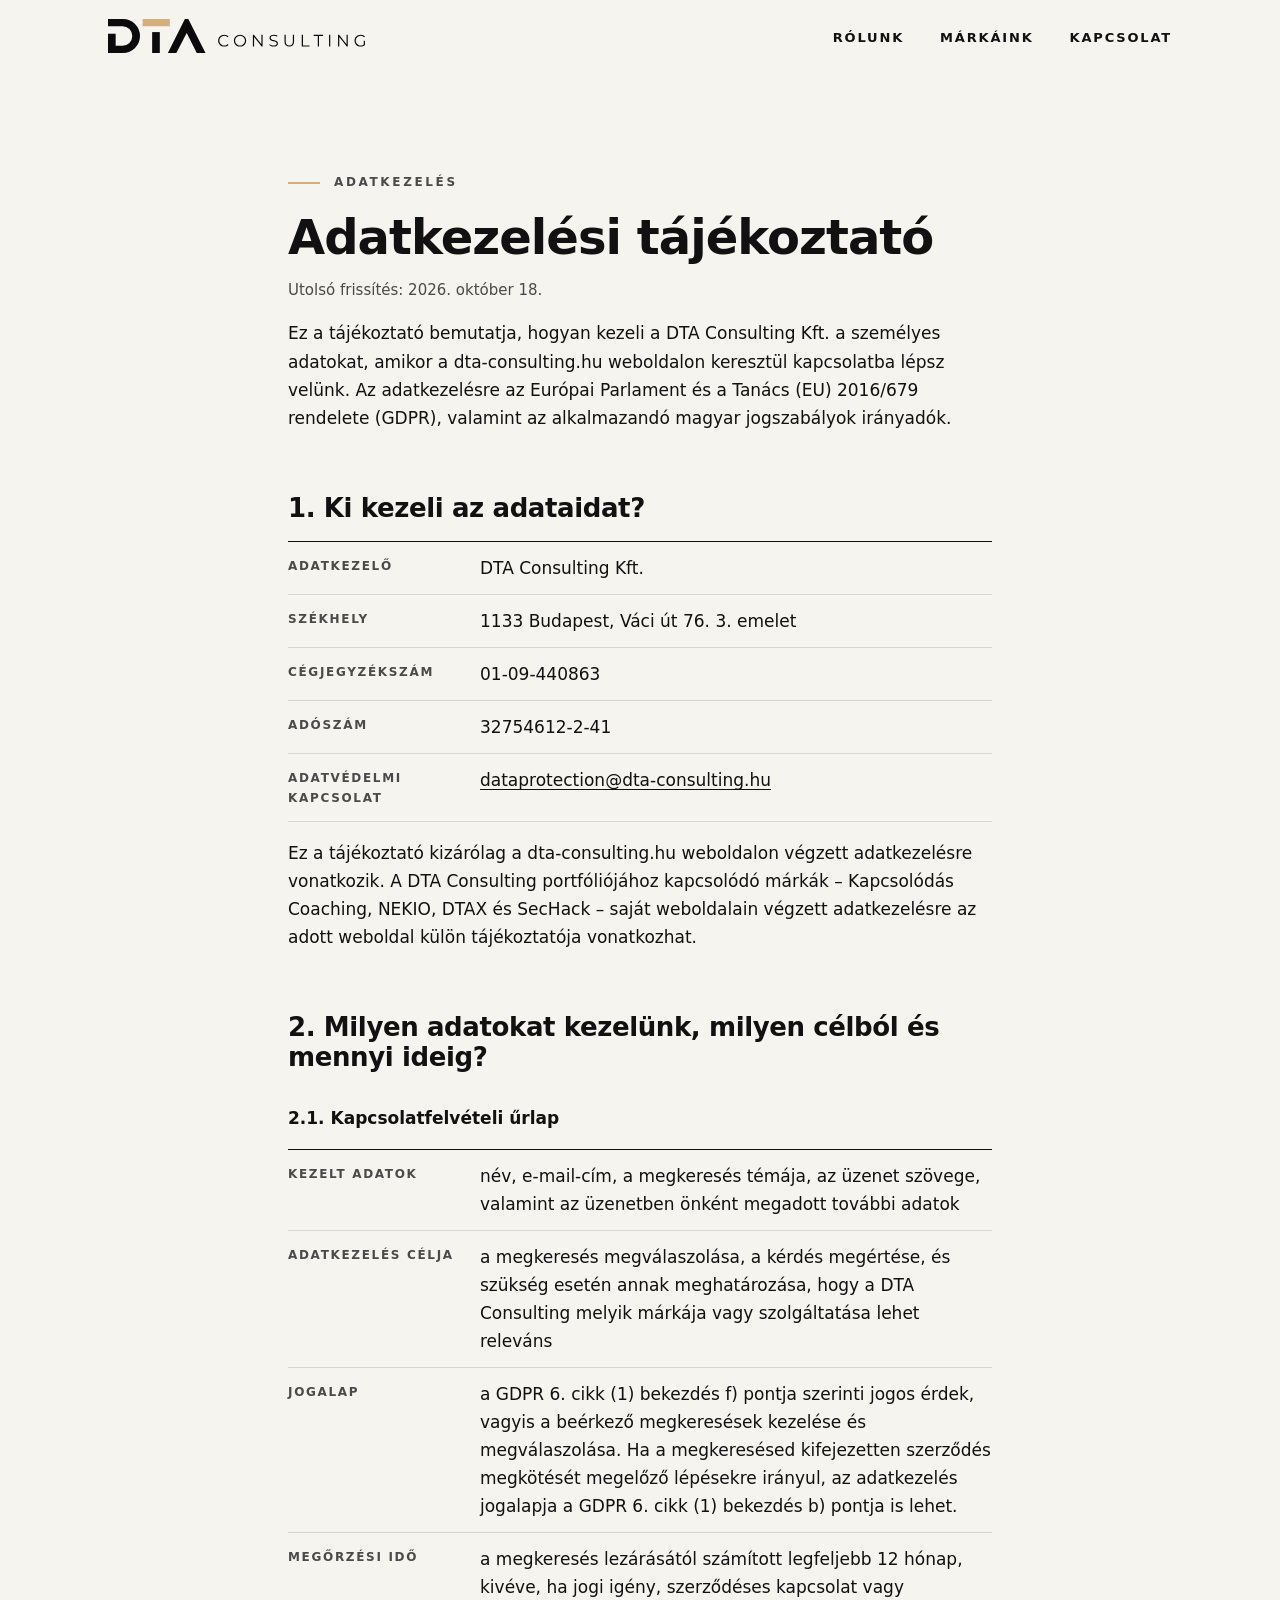
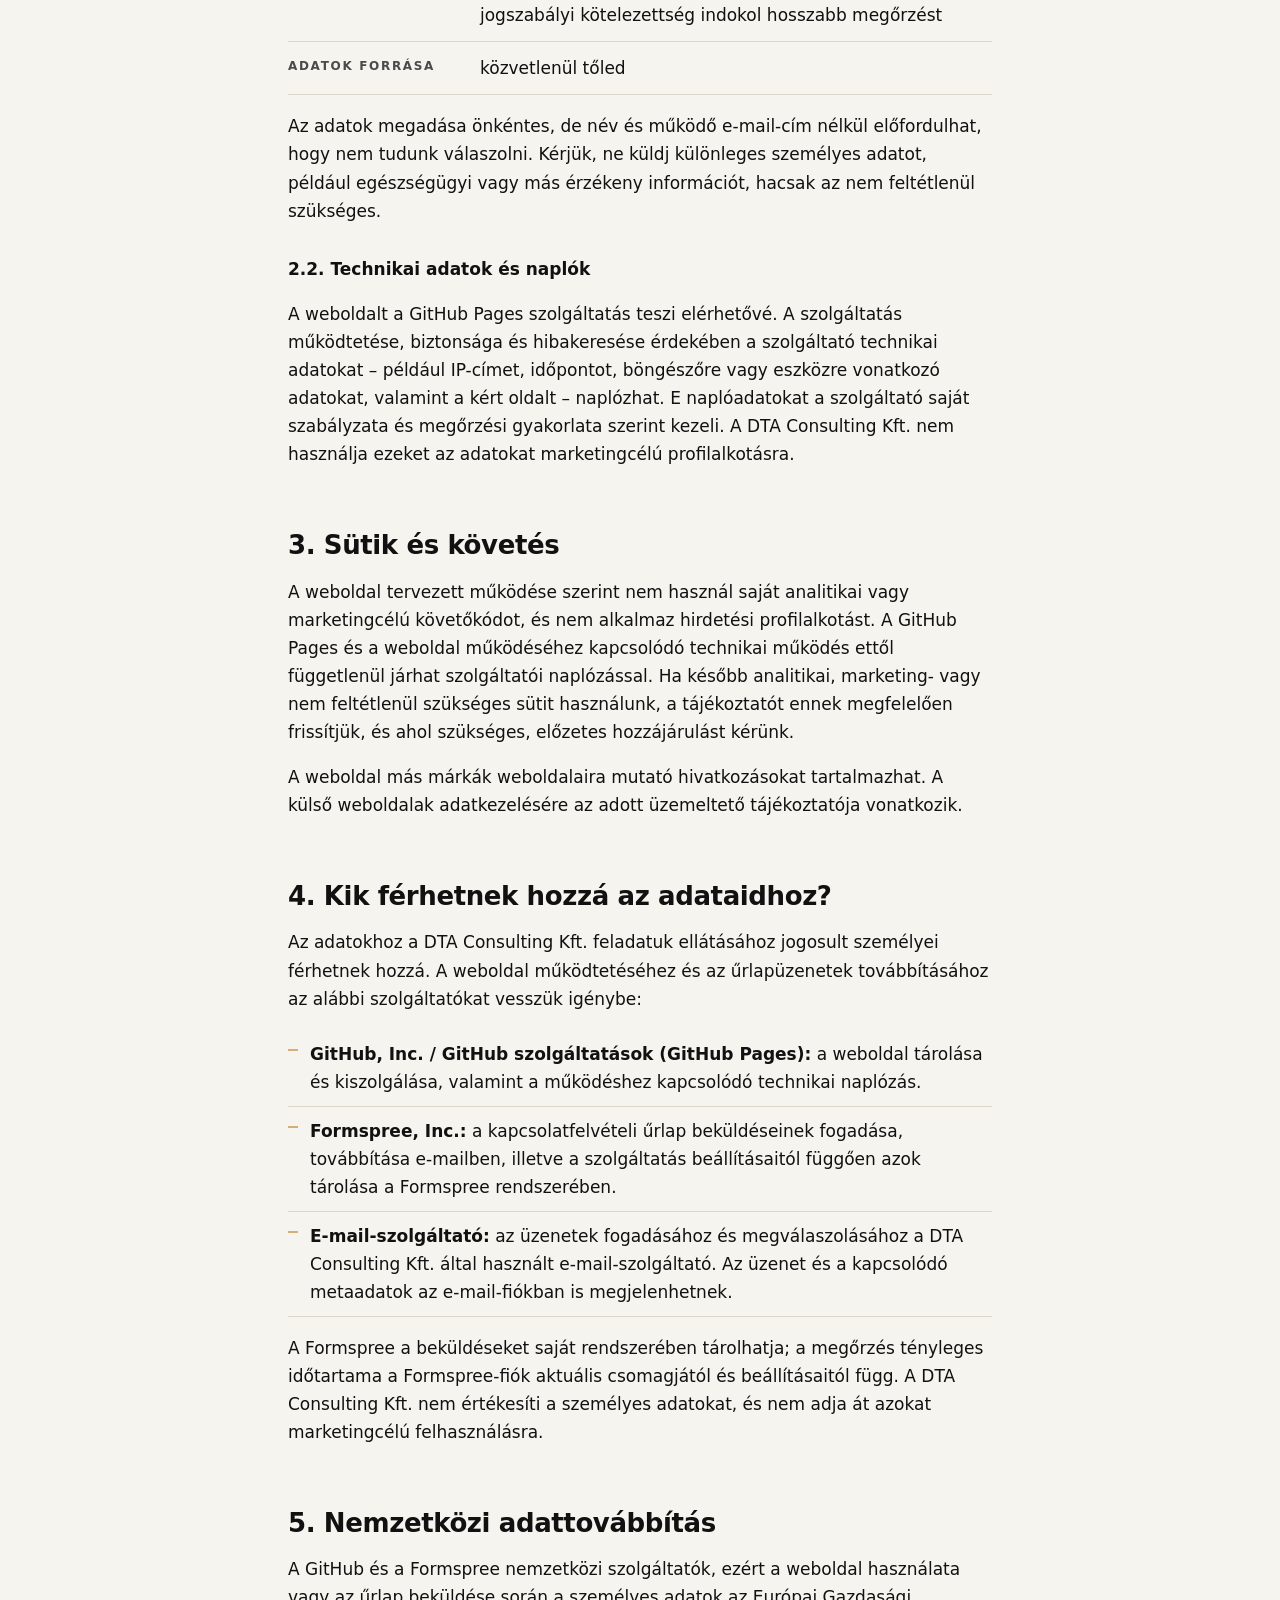
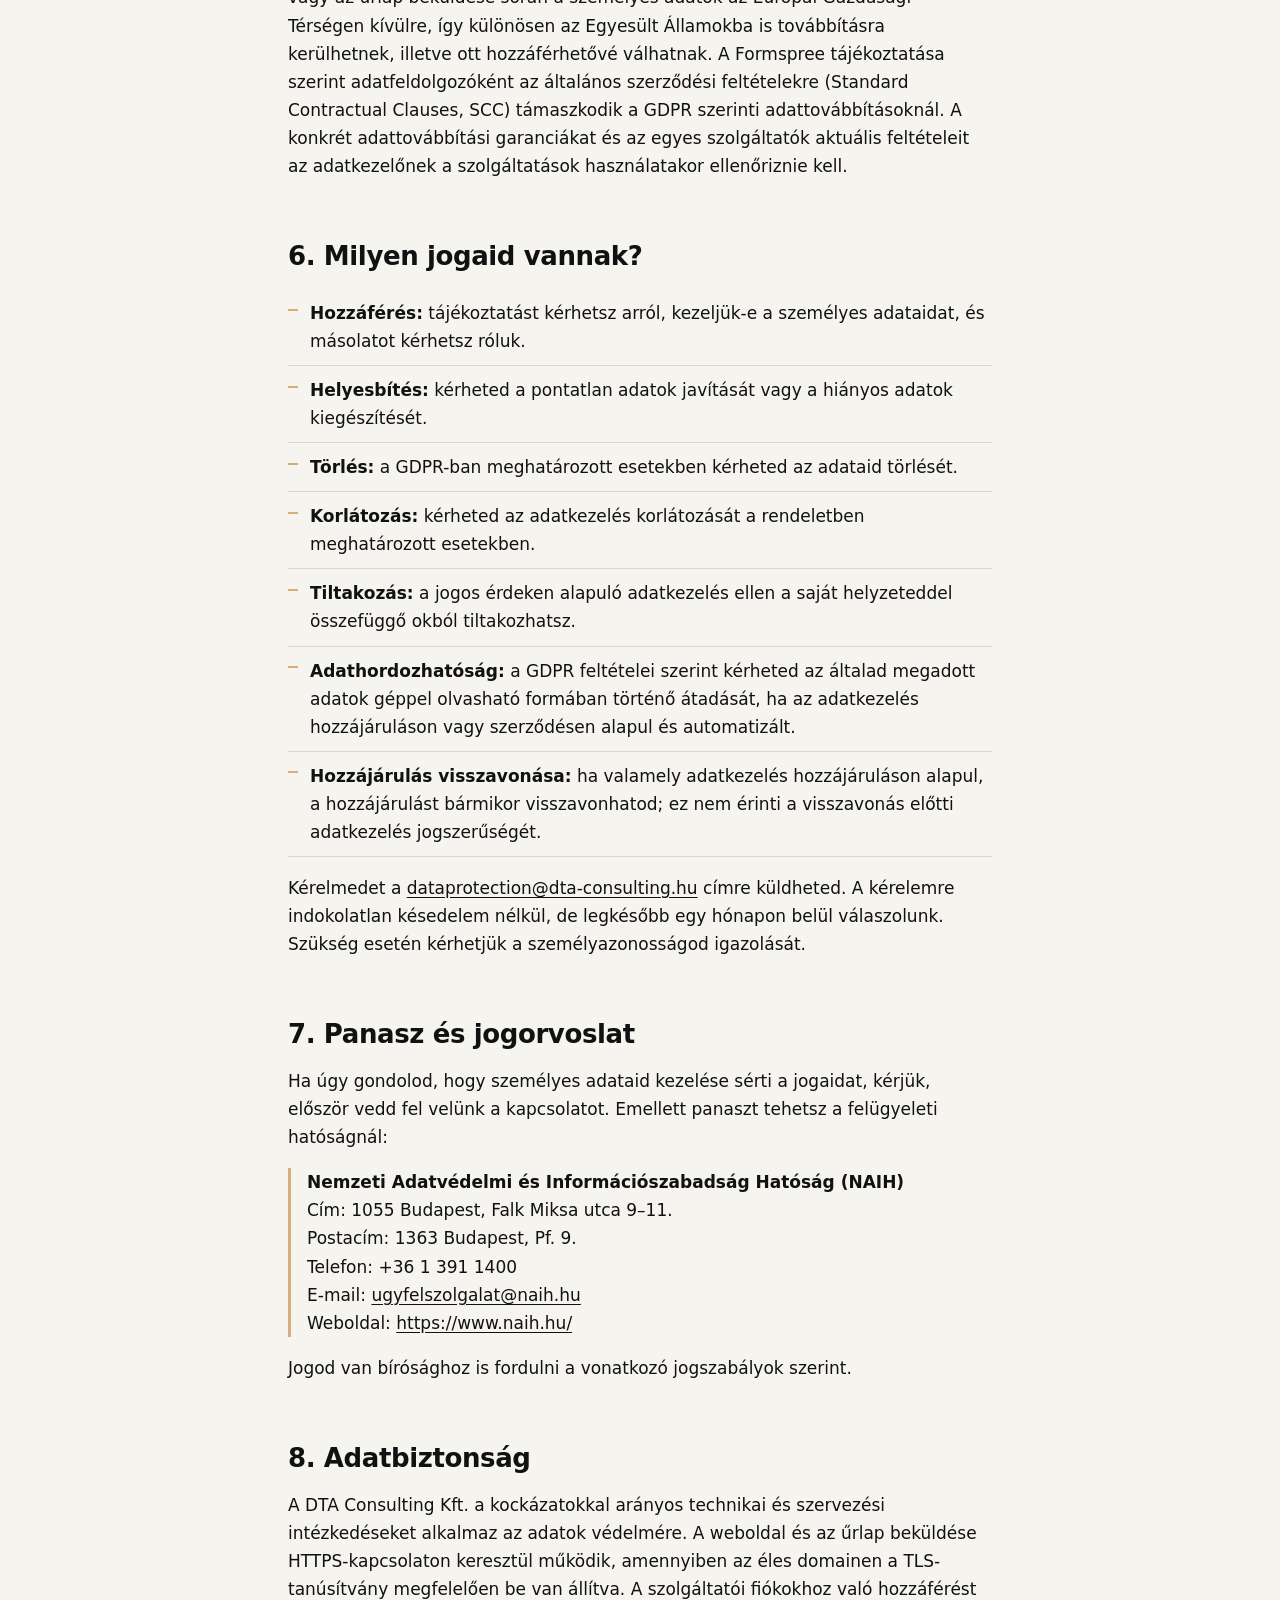
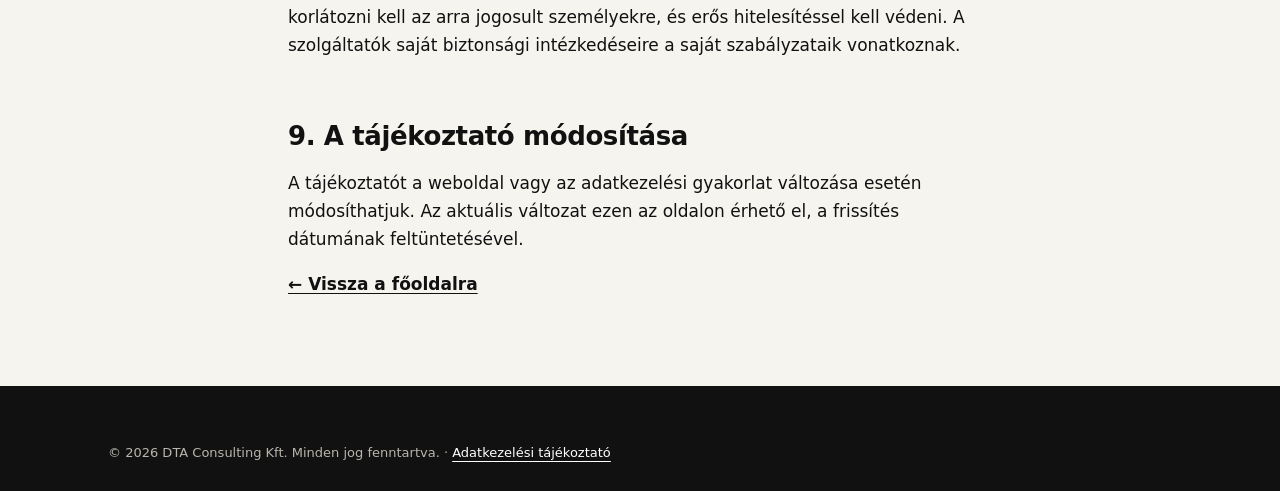
==== adatkezelesi-tajekoztato.html @ 96da8e7a "Add files via upload" ====
<!doctype html>
<html lang="hu">
<head>
  <meta charset="utf-8">
  <meta name="viewport" content="width=device-width, initial-scale=1">
  <title>Adatkezelési tájékoztató – DTA Consulting</title>
  <meta name="description" content="A DTA Consulting Kft. adatkezelési tájékoztatója a dta-consulting.hu weboldalon keresztül történő kapcsolatfelvételről.">
  <link rel="canonical" href="https://dta-consulting.hu/adatkezelesi-tajekoztato.html">
  <link rel="icon" href="assets/dta-icon.svg" type="image/svg+xml">
  <link rel="apple-touch-icon" href="assets/apple-touch-icon.png">
  <link rel="stylesheet" href="styles.css">
</head>
<body>
  <a class="skip" href="#main">Ugrás a tartalomra</a>

  <header class="site-header">
    <div class="wrap header-inner">
      <a class="logo" href="index.html" aria-label="DTA Consulting – vissza a főoldalra">
        <img src="assets/dta-logo-horizontal.svg" alt="DTA Consulting" width="257" height="34">
      </a>

      <button class="nav-toggle" type="button" aria-expanded="false" aria-controls="site-nav">
        <span class="nav-toggle-label">Menü</span>
        <span class="nav-toggle-bars" aria-hidden="true"></span>
      </button>

      <nav class="site-nav" id="site-nav" aria-label="Főmenü">
        <ul>
          <li><a href="index.html#rolunk">Rólunk</a></li>
          <li><a href="index.html#markak">Márkáink</a></li>
          <li><a href="index.html#kapcsolat">Kapcsolat</a></li>
        </ul>
      </nav>
    </div>
  </header>

  <main id="main" class="legal">
    <div class="wrap legal-wrap">
      <p class="eyebrow">Adatkezelés</p>
      <h1>Adatkezelési tájékoztató</h1>
      <p class="legal-meta">Utolsó frissítés: 2026. október 18.</p>

      <p>Ez a tájékoztató bemutatja, hogyan kezeli a DTA Consulting Kft. a személyes adatokat, amikor a dta-consulting.hu weboldalon keresztül kapcsolatba lépsz velünk. Az adatkezelésre az Európai Parlament és a Tanács (EU) 2016/679 rendelete (GDPR), valamint az alkalmazandó magyar jogszabályok irányadók.</p>

      <h2 id="adatkezelo">1. Ki kezeli az adataidat?</h2>
      <dl class="facts">
        <div><dt>Adatkezelő</dt><dd>DTA Consulting Kft.</dd></div>
        <div><dt>Székhely</dt><dd>1133 Budapest, Váci út 76. 3. emelet</dd></div>
        <div><dt>Cégjegyzékszám</dt><dd>01-09-440863</dd></div>
        <div><dt>Adószám</dt><dd>32754612-2-41</dd></div>
        <div><dt>Adatvédelmi kapcsolat</dt><dd><a href="mailto:dataprotection@dta-consulting.hu">dataprotection@dta-consulting.hu</a></dd></div>
      </dl>
      <p>Ez a tájékoztató kizárólag a dta-consulting.hu weboldalon végzett adatkezelésre vonatkozik. A DTA Consulting portfóliójához kapcsolódó márkák – Kapcsolódás Coaching, NEKIO, DTAX és SecHack – saját weboldalain végzett adatkezelésre az adott weboldal külön tájékoztatója vonatkozhat.</p>

      <h2 id="adatok">2. Milyen adatokat kezelünk, milyen célból és mennyi ideig?</h2>

      <h3>2.1. Kapcsolatfelvételi űrlap</h3>
      <dl class="facts">
        <div><dt>Kezelt adatok</dt><dd>név, e-mail-cím, a megkeresés témája, az üzenet szövege, valamint az üzenetben önként megadott további adatok</dd></div>
        <div><dt>Adatkezelés célja</dt><dd>a megkeresés megválaszolása, a kérdés megértése, és szükség esetén annak meghatározása, hogy a DTA Consulting melyik márkája vagy szolgáltatása lehet releváns</dd></div>
        <div><dt>Jogalap</dt><dd>a GDPR 6. cikk (1) bekezdés f) pontja szerinti jogos érdek, vagyis a beérkező megkeresések kezelése és megválaszolása. Ha a megkeresésed kifejezetten szerződés megkötését megelőző lépésekre irányul, az adatkezelés jogalapja a GDPR 6. cikk (1) bekezdés b) pontja is lehet.</dd></div>
        <div><dt>Megőrzési idő</dt><dd>a megkeresés lezárásától számított legfeljebb 12 hónap, kivéve, ha jogi igény, szerződéses kapcsolat vagy jogszabályi kötelezettség indokol hosszabb megőrzést</dd></div>
        <div><dt>Adatok forrása</dt><dd>közvetlenül tőled</dd></div>
      </dl>
      <p>Az adatok megadása önkéntes, de név és működő e-mail-cím nélkül előfordulhat, hogy nem tudunk válaszolni. Kérjük, ne küldj különleges személyes adatot, például egészségügyi vagy más érzékeny információt, hacsak az nem feltétlenül szükséges.</p>

      <h3>2.2. Technikai adatok és naplók</h3>
      <p>A weboldalt a GitHub Pages szolgáltatás teszi elérhetővé. A szolgáltatás működtetése, biztonsága és hibakeresése érdekében a szolgáltató technikai adatokat – például IP-címet, időpontot, böngészőre vagy eszközre vonatkozó adatokat, valamint a kért oldalt – naplózhat. E naplóadatokat a szolgáltató saját szabályzata és megőrzési gyakorlata szerint kezeli. A DTA Consulting Kft. nem használja ezeket az adatokat marketingcélú profilalkotásra.</p>

      <h2 id="sutik">3. Sütik és követés</h2>
      <p>A weboldal tervezett működése szerint nem használ saját analitikai vagy marketingcélú követőkódot, és nem alkalmaz hirdetési profilalkotást. A GitHub Pages és a weboldal működéséhez kapcsolódó technikai működés ettől függetlenül járhat szolgáltatói naplózással. Ha később analitikai, marketing- vagy nem feltétlenül szükséges sütit használunk, a tájékoztatót ennek megfelelően frissítjük, és ahol szükséges, előzetes hozzájárulást kérünk.</p>
      <p>A weboldal más márkák weboldalaira mutató hivatkozásokat tartalmazhat. A külső weboldalak adatkezelésére az adott üzemeltető tájékoztatója vonatkozik.</p>

      <h2 id="cimzettek">4. Kik férhetnek hozzá az adataidhoz?</h2>
      <p>Az adatokhoz a DTA Consulting Kft. feladatuk ellátásához jogosult személyei férhetnek hozzá. A weboldal működtetéséhez és az űrlapüzenetek továbbításához az alábbi szolgáltatókat vesszük igénybe:</p>
      <ul class="legal-list">
        <li><strong>GitHub, Inc. / GitHub szolgáltatások (GitHub Pages):</strong> a weboldal tárolása és kiszolgálása, valamint a működéshez kapcsolódó technikai naplózás.</li>
        <li><strong>Formspree, Inc.:</strong> a kapcsolatfelvételi űrlap beküldéseinek fogadása, továbbítása e-mailben, illetve a szolgáltatás beállításaitól függően azok tárolása a Formspree rendszerében.</li>
        <li><strong>E-mail-szolgáltató:</strong> az üzenetek fogadásához és megválaszolásához a DTA Consulting Kft. által használt e-mail-szolgáltató. Az üzenet és a kapcsolódó metaadatok az e-mail-fiókban is megjelenhetnek.</li>
      </ul>
      <p>A Formspree a beküldéseket saját rendszerében tárolhatja; a megőrzés tényleges időtartama a Formspree-fiók aktuális csomagjától és beállításaitól függ. A DTA Consulting Kft. nem értékesíti a személyes adatokat, és nem adja át azokat marketingcélú felhasználásra.</p>

      <h2 id="harmadik-orszag">5. Nemzetközi adattovábbítás</h2>
      <p>A GitHub és a Formspree nemzetközi szolgáltatók, ezért a weboldal használata vagy az űrlap beküldése során a személyes adatok az Európai Gazdasági Térségen kívülre, így különösen az Egyesült Államokba is továbbításra kerülhetnek, illetve ott hozzáférhetővé válhatnak. A Formspree tájékoztatása szerint adatfeldolgozóként az általános szerződési feltételekre (Standard Contractual Clauses, SCC) támaszkodik a GDPR szerinti adattovábbításoknál. A konkrét adattovábbítási garanciákat és az egyes szolgáltatók aktuális feltételeit az adatkezelőnek a szolgáltatások használatakor ellenőriznie kell.</p>

      <h2 id="jogaid">6. Milyen jogaid vannak?</h2>
      <ul class="legal-list">
        <li><strong>Hozzáférés:</strong> tájékoztatást kérhetsz arról, kezeljük-e a személyes adataidat, és másolatot kérhetsz róluk.</li>
        <li><strong>Helyesbítés:</strong> kérheted a pontatlan adatok javítását vagy a hiányos adatok kiegészítését.</li>
        <li><strong>Törlés:</strong> a GDPR-ban meghatározott esetekben kérheted az adataid törlését.</li>
        <li><strong>Korlátozás:</strong> kérheted az adatkezelés korlátozását a rendeletben meghatározott esetekben.</li>
        <li><strong>Tiltakozás:</strong> a jogos érdeken alapuló adatkezelés ellen a saját helyzeteddel összefüggő okból tiltakozhatsz.</li>
        <li><strong>Adathordozhatóság:</strong> a GDPR feltételei szerint kérheted az általad megadott adatok géppel olvasható formában történő átadását, ha az adatkezelés hozzájáruláson vagy szerződésen alapul és automatizált.</li>
        <li><strong>Hozzájárulás visszavonása:</strong> ha valamely adatkezelés hozzájáruláson alapul, a hozzájárulást bármikor visszavonhatod; ez nem érinti a visszavonás előtti adatkezelés jogszerűségét.</li>
      </ul>
      <p>Kérelmedet a <a href="mailto:dataprotection@dta-consulting.hu">dataprotection@dta-consulting.hu</a> címre küldheted. A kérelemre indokolatlan késedelem nélkül, de legkésőbb egy hónapon belül válaszolunk. Szükség esetén kérhetjük a személyazonosságod igazolását.</p>

      <h2 id="panasz">7. Panasz és jogorvoslat</h2>
      <p>Ha úgy gondolod, hogy személyes adataid kezelése sérti a jogaidat, kérjük, először vedd fel velünk a kapcsolatot. Emellett panaszt tehetsz a felügyeleti hatóságnál:</p>
      <address class="legal-addr">
        <strong>Nemzeti Adatvédelmi és Információszabadság Hatóság (NAIH)</strong><br>
        Cím: 1055 Budapest, Falk Miksa utca 9–11.<br>
        Postacím: 1363 Budapest, Pf. 9.<br>
        Telefon: +36 1 391 1400<br>
        E-mail: <a href="mailto:ugyfelszolgalat@naih.hu">ugyfelszolgalat@naih.hu</a><br>
        Weboldal: <a href="https://www.naih.hu/">https://www.naih.hu/</a>
      </address>
      <p>Jogod van bírósághoz is fordulni a vonatkozó jogszabályok szerint.</p>

      <h2 id="biztonsag">8. Adatbiztonság</h2>
      <p>A DTA Consulting Kft. a kockázatokkal arányos technikai és szervezési intézkedéseket alkalmaz az adatok védelmére. A weboldal és az űrlap beküldése HTTPS-kapcsolaton keresztül működik, amennyiben az éles domainen a TLS-tanúsítvány megfelelően be van állítva. A szolgáltatói fiókokhoz való hozzáférést korlátozni kell az arra jogosult személyekre, és erős hitelesítéssel kell védeni. A szolgáltatók saját biztonsági intézkedéseire a saját szabályzataik vonatkoznak.</p>

      <h2 id="modositas">9. A tájékoztató módosítása</h2>
      <p>A tájékoztatót a weboldal vagy az adatkezelési gyakorlat változása esetén módosíthatjuk. Az aktuális változat ezen az oldalon érhető el, a frissítés dátumának feltüntetésével.</p>

      <p class="back"><a href="index.html">← Vissza a főoldalra</a></p>
    </div>
  </main>

  <footer class="site-footer">
    <div class="wrap footer-bottom footer-bottom-only">
      <p>© <span id="year">2026</span> DTA Consulting Kft. Minden jog fenntartva. · <a href="adatkezelesi-tajekoztato.html">Adatkezelési tájékoztató</a></p>
    </div>
  </footer>

  <script src="script.js"></script>
</body>
</html>
---- styles.css ----
:root {
  --bg: #F6F4EF;
  --ink: #111111;
  --graphite: #4A4A4A;
  --gold: #D4AF7C;
  --gold-deep: #8A6F3E;
  --surface: #ECE9E2;
  --line: #DAD6CC;
  --maxw: 1160px;
  --gutter: clamp(20px, 5vw, 48px);
  --font: "Montserrat", "Avenir Next", "Segoe UI", system-ui, -apple-system, "Helvetica Neue", Arial, sans-serif;
}

*, *::before, *::after { box-sizing: border-box; }
html { scroll-behavior: smooth; scroll-padding-top: 88px; }
@media (prefers-reduced-motion: reduce) { html { scroll-behavior: auto; } * { transition: none !important; } }

body {
  margin: 0;
  background: var(--bg);
  color: var(--ink);
  font-family: var(--font);
  font-size: 1.0625rem;
  line-height: 1.65;
  -webkit-font-smoothing: antialiased;
}

img, svg { max-width: 100%; }
a { color: inherit; }
h1, h2, h3, p, ul, ol, dl, dd { margin: 0; }
ul, ol { padding: 0; list-style: none; }

.wrap { width: 100%; max-width: var(--maxw); margin-inline: auto; padding-inline: var(--gutter); }

:focus-visible { outline: 3px solid var(--ink); outline-offset: 3px; border-radius: 2px; }

.visually-hidden {
  position: absolute !important; width: 1px; height: 1px; overflow: hidden;
  clip: rect(0 0 0 0); white-space: nowrap;
}
.skip {
  position: absolute; left: 12px; top: -60px; z-index: 100;
  background: var(--ink); color: #fff; padding: 10px 16px; text-decoration: none;
}
.skip:focus { top: 12px; }

/* Typography */
.eyebrow {
  font-size: .75rem; letter-spacing: .22em; text-transform: uppercase;
  color: var(--graphite); font-weight: 600; margin-bottom: 20px;
  display: flex; align-items: center; gap: 14px;
}
.eyebrow::before { content: ""; width: 32px; height: 2px; background: var(--gold); }

h1 {
  font-size: clamp(2.5rem, 6vw, 4.5rem);
  line-height: 1.04; letter-spacing: -.02em; font-weight: 700;
}
h2 {
  font-size: clamp(1.75rem, 3.6vw, 2.75rem);
  line-height: 1.15; letter-spacing: -.015em; font-weight: 700; max-width: 18ch;
}
.brands h2 { max-width: 24ch; }
.lead { font-size: clamp(1.0625rem, 1.6vw, 1.25rem); color: var(--graphite); max-width: 52ch; margin-top: 28px; }
.section-intro { color: var(--graphite); max-width: 52ch; margin-top: 20px; }

.underline-gold {
  background-image: linear-gradient(var(--gold), var(--gold));
  background-repeat: no-repeat; background-position: 0 92%; background-size: 100% .09em;
  padding-bottom: .04em;
}

/* Header */
.site-header {
  position: sticky; top: 0; z-index: 50;
  background: rgba(246, 244, 239, .94);
  backdrop-filter: saturate(1.2) blur(8px);
  border-bottom: 1px solid transparent;
  transition: border-color .2s;
}
.site-header.scrolled { border-bottom-color: var(--line); }
.header-inner { display: flex; align-items: center; justify-content: space-between; min-height: 72px; }

.logo { display: inline-flex; text-decoration: none; line-height: 0; }
.logo img { height: 30px; width: auto; display: block; }
@media (min-width: 721px) { .logo img { height: 34px; } }
.footer-logo { width: 170px; height: auto; display: block; margin-bottom: 18px; }

.site-nav ul { display: flex; gap: 36px; }
.site-nav a {
  text-decoration: none; font-size: .8125rem; letter-spacing: .14em; text-transform: uppercase; font-weight: 600;
  padding: 8px 0; border-bottom: 2px solid transparent; transition: border-color .2s;
}
.site-nav a:hover { border-bottom-color: var(--gold); }

.nav-toggle { display: none; }

@media (max-width: 720px) {
  .nav-toggle {
    display: inline-flex; align-items: center; gap: 12px;
    background: none; border: 1px solid var(--ink); color: var(--ink);
    padding: 10px 14px; font: inherit; font-size: .75rem; letter-spacing: .14em; text-transform: uppercase; font-weight: 600; cursor: pointer;
  }
  .nav-toggle-bars, .nav-toggle-bars::before {
    display: block; width: 18px; height: 2px; background: currentColor; position: relative; transition: transform .2s;
  }
  .nav-toggle-bars::before { content: ""; position: absolute; top: 6px; left: 0; }
  .nav-toggle[aria-expanded="true"] .nav-toggle-bars { transform: translateY(3px) rotate(45deg); }
  .nav-toggle[aria-expanded="true"] .nav-toggle-bars::before { transform: translateY(-6px) rotate(-90deg); top: 6px; }

  .site-nav {
    position: absolute; top: 100%; left: 0; right: 0;
    background: var(--bg); border-bottom: 1px solid var(--line);
    display: none;
  }
  .site-nav.open { display: block; }
  .site-nav ul { flex-direction: column; gap: 0; padding: 8px var(--gutter) 20px; }
  .site-nav a { display: block; padding: 16px 0; border-bottom: 1px solid var(--line); font-size: .875rem; }
}

/* Hero */
.hero { padding: clamp(56px, 10vw, 128px) 0 clamp(64px, 9vw, 112px); }
.hero-grid { display: grid; grid-template-columns: 1.7fr 1fr; gap: clamp(40px, 6vw, 80px); align-items: end; }
.actions { display: flex; flex-wrap: wrap; gap: 14px; margin-top: 40px; }

.btn {
  display: inline-block; text-decoration: none; font-weight: 600; font-size: .875rem; letter-spacing: .08em; text-transform: uppercase;
  padding: 16px 28px; border: 1px solid var(--ink); transition: background .2s, color .2s;
}
.btn-primary { background: var(--ink); color: var(--bg); }
.btn-primary:hover { background: var(--graphite); border-color: var(--graphite); }
.btn-ghost { background: transparent; }
.btn-ghost:hover { background: var(--ink); color: var(--bg); }

.hero-index { border-top: 2px solid var(--ink); padding-top: 18px; }
.hero-index-title { font-size: .75rem; letter-spacing: .22em; text-transform: uppercase; font-weight: 600; color: var(--graphite); margin-bottom: 8px; }
.hero-index li + li { border-top: 1px solid var(--line); }
.hero-index a {
  display: grid; grid-template-columns: 2.2em 1fr; column-gap: 8px; padding: 14px 0; text-decoration: none; align-items: baseline;
}
.hero-index .n { font-size: .75rem; color: var(--gold-deep); font-weight: 700; grid-row: 1 / 3; }
.hero-index .t { font-weight: 700; transition: transform .2s; }
.hero-index .c { font-size: .8125rem; color: var(--graphite); }
.hero-index a:hover .t { transform: translateX(4px); }

@media (max-width: 880px) { .hero-grid { grid-template-columns: 1fr; align-items: start; } }

/* Brands */
.brands { background: #fff; border-block: 1px solid var(--line); padding: clamp(64px, 9vw, 112px) 0; }
.section-head { margin-bottom: clamp(40px, 6vw, 72px); }

.brand-list > li { border-top: 1px solid var(--ink); }
.brand-list > li:last-child { border-bottom: 1px solid var(--ink); }
.brand-list > li:last-child .brand { border-bottom: 0; }

.brand {
  --accent: var(--gold);
  display: grid; grid-template-columns: 56px 1fr auto; gap: clamp(16px, 3vw, 40px); align-items: start;
  padding: clamp(28px, 4vw, 48px) 0 clamp(28px, 4vw, 48px) 0;
  position: relative; transition: background .25s;
}
.brand::before {
  content: ""; position: absolute; left: calc(-1 * var(--gutter)); top: 0; bottom: 0; width: 4px;
  background: var(--accent); transform: scaleY(0); transform-origin: top; transition: transform .25s;
}
.brand:hover::before, .brand:focus-within::before { transform: scaleY(1); }

.brand-no { font-size: .875rem; font-weight: 700; color: var(--accent); padding-top: .7em; }
.brand-cat {
  font-size: .75rem; letter-spacing: .18em; text-transform: uppercase; font-weight: 600; color: var(--graphite); margin-bottom: 10px;
  display: flex; flex-wrap: wrap; gap: 10px; align-items: center;
}
.brand h3 { font-size: clamp(2rem, 4.6vw, 3.5rem); line-height: 1.05; letter-spacing: -.02em; font-weight: 800; }
.brand-desc { margin-top: 18px; color: var(--graphite); max-width: 60ch; }
.brand-status {
  display: inline-block; margin-top: 18px; font-size: .75rem; letter-spacing: .1em; text-transform: uppercase; font-weight: 600;
  padding: 6px 12px; border: 1px solid var(--accent); color: var(--ink);
}
.media-tag { border: 1px solid var(--accent); color: var(--ink); padding: 2px 8px; letter-spacing: .12em; font-size: .6875rem; }

.brand-links { display: flex; flex-direction: column; align-items: flex-end; gap: 12px; padding-top: .6em; }
.brand-cta {
  display: inline-flex; align-items: center; gap: 12px; white-space: nowrap; text-decoration: none; font-weight: 700; font-size: .875rem;
  letter-spacing: .06em; text-transform: uppercase; padding-bottom: 6px; border-bottom: 2px solid var(--accent);
}
.brand-cta .arrow { transition: transform .2s; }
.brand-cta:hover .arrow { transform: translateX(6px); }
.brand-soon { text-align: right; font-size: .75rem; letter-spacing: .14em; text-transform: uppercase; font-weight: 700; color: var(--graphite); padding-bottom: 6px; border-bottom: 2px dashed var(--accent); }
.brand-soon span { display: block; margin-top: 4px; font-weight: 500; letter-spacing: .04em; text-transform: none; font-size: .875rem; }

@media (max-width: 760px) {
  .brand { grid-template-columns: 1fr; }
  .brand-no { padding-top: 0; }
  .brand-links { align-items: flex-start; padding-top: 0; }
  .brand-soon { text-align: left; }
  .brand::before { left: calc(-1 * var(--gutter)); }
}

/* About */
.about { padding: clamp(64px, 9vw, 120px) 0; }
.about-grid { display: grid; grid-template-columns: 1fr 1.3fr; gap: clamp(32px, 7vw, 96px); }
.about-copy p { font-size: 1.125rem; }
.about-copy p + p { margin-top: 1.1em; color: var(--graphite); }
.principles { margin-top: 36px; border-top: 1px solid var(--line); }
.principles li {
  padding: 14px 0 14px 28px; border-bottom: 1px solid var(--line); font-weight: 600; position: relative;
}
.principles li::before { content: ""; position: absolute; left: 0; top: 50%; width: 14px; height: 2px; background: var(--gold); }
@media (max-width: 800px) { .about-grid { grid-template-columns: 1fr; } }

/* Contact */
.contact { background: var(--surface); padding: clamp(64px, 9vw, 112px) 0; }
.contact-grid { display: grid; grid-template-columns: 1fr 1fr; gap: clamp(32px, 7vw, 96px); align-items: start; }
.contact-details { margin-top: 40px; }
.contact-details > div { padding: 22px 0; border-top: 1px solid var(--ink); }
.contact-details > div:last-child { border-bottom: 1px solid var(--ink); }
.contact-details dt { font-size: .75rem; letter-spacing: .2em; text-transform: uppercase; font-weight: 600; color: var(--graphite); margin-bottom: 6px; }
.contact-details dd { font-size: 1.25rem; font-weight: 600; }
.contact-details address { font-style: normal; }
.contact-details a { text-decoration: none; border-bottom: 2px solid var(--gold); }
.contact-details a:hover { background: rgba(212, 175, 124, .3); }
@media (max-width: 800px) { .contact-grid { grid-template-columns: 1fr; } }

/* Footer */
.site-footer { background: var(--ink); color: #E9E6DF; padding: 56px 0 28px; font-size: .9375rem; }
.site-footer a { color: #fff; text-underline-offset: 4px; }
.footer-grid { display: grid; grid-template-columns: 1.4fr 1fr; gap: 40px; }
.footer-note { color: #B9B5AC; }
.footer-title { font-size: .75rem; letter-spacing: .2em; text-transform: uppercase; color: var(--gold); margin-bottom: 14px; font-weight: 600; }
.footer-grid li + li { margin-top: 8px; }
.soon-item { color: #B9B5AC; }
.soon-item em { font-style: normal; font-size: .8125rem; }
.footer-bottom { margin-top: 40px; padding-top: 20px; border-top: 1px solid #333; color: #B9B5AC; font-size: .8125rem; }
@media (max-width: 600px) { .footer-grid { grid-template-columns: 1fr; } }

/* Form */
.form { display: grid; gap: 20px; }
.field label { display: block; font-size: .75rem; letter-spacing: .18em; text-transform: uppercase; font-weight: 600; color: var(--graphite); margin-bottom: 8px; }
.field input, .field select, .field textarea {
  width: 100%; font: inherit; color: var(--ink); background: #fff;
  border: 1px solid #767676; border-radius: 0; padding: 14px 16px;
}
.field textarea { resize: vertical; min-height: 140px; }
.field input:focus-visible, .field select:focus-visible, .field textarea:focus-visible { outline: 3px solid var(--ink); outline-offset: 2px; }
.hp { position: absolute; left: -9999px; width: 1px; height: 1px; overflow: hidden; }
.form-note { font-size: .875rem; color: var(--graphite); }
.form .btn { cursor: pointer; font-family: inherit; width: 100%; }
.form .btn[disabled] { opacity: .6; cursor: progress; }
.form-status { min-height: 1.5em; font-weight: 600; }
.form-status.ok { color: #1F6B45; }
.form-status.err { color: #A3261D; }

/* Legal page */
.legal { padding: clamp(40px, 7vw, 88px) 0; }
.legal-wrap { max-width: 800px; }
.legal h1 { font-size: clamp(2rem, 5vw, 3rem); }
.legal h2 { font-size: clamp(1.25rem, 2.4vw, 1.625rem); max-width: none; margin-top: 2.4em; margin-bottom: .6em; }
.legal h3 { font-size: 1.0625rem; margin: 1.8em 0 .6em; font-weight: 700; }
.legal p, .legal li { max-width: 68ch; }
.legal p { margin-top: 1em; }
.legal-meta { color: var(--graphite); font-size: .9375rem; margin-top: 12px; }
.legal a { text-underline-offset: 3px; }
.legal-list { margin-top: 1em; }
.legal-list li { padding: 10px 0 10px 22px; border-bottom: 1px solid var(--line); position: relative; }
.legal-list li::before { content: ""; position: absolute; left: 0; top: 1.15em; width: 10px; height: 2px; background: var(--gold); }
.facts { margin-top: 1em; border-top: 1px solid var(--ink); }
.facts > div { display: grid; grid-template-columns: 11rem 1fr; gap: 16px; padding: 12px 0; border-bottom: 1px solid var(--line); }
.facts dt { font-size: .75rem; letter-spacing: .14em; text-transform: uppercase; font-weight: 600; color: var(--graphite); padding-top: .25em; }
.legal-addr { font-style: normal; margin-top: 1em; padding-left: 16px; border-left: 3px solid var(--gold); }
.back { margin-top: 3em; font-weight: 600; }
.footer-bottom-only { margin-top: 0; padding-top: 0; border-top: 0; }
@media (max-width: 600px) { .facts > div { grid-template-columns: 1fr; gap: 4px; } }
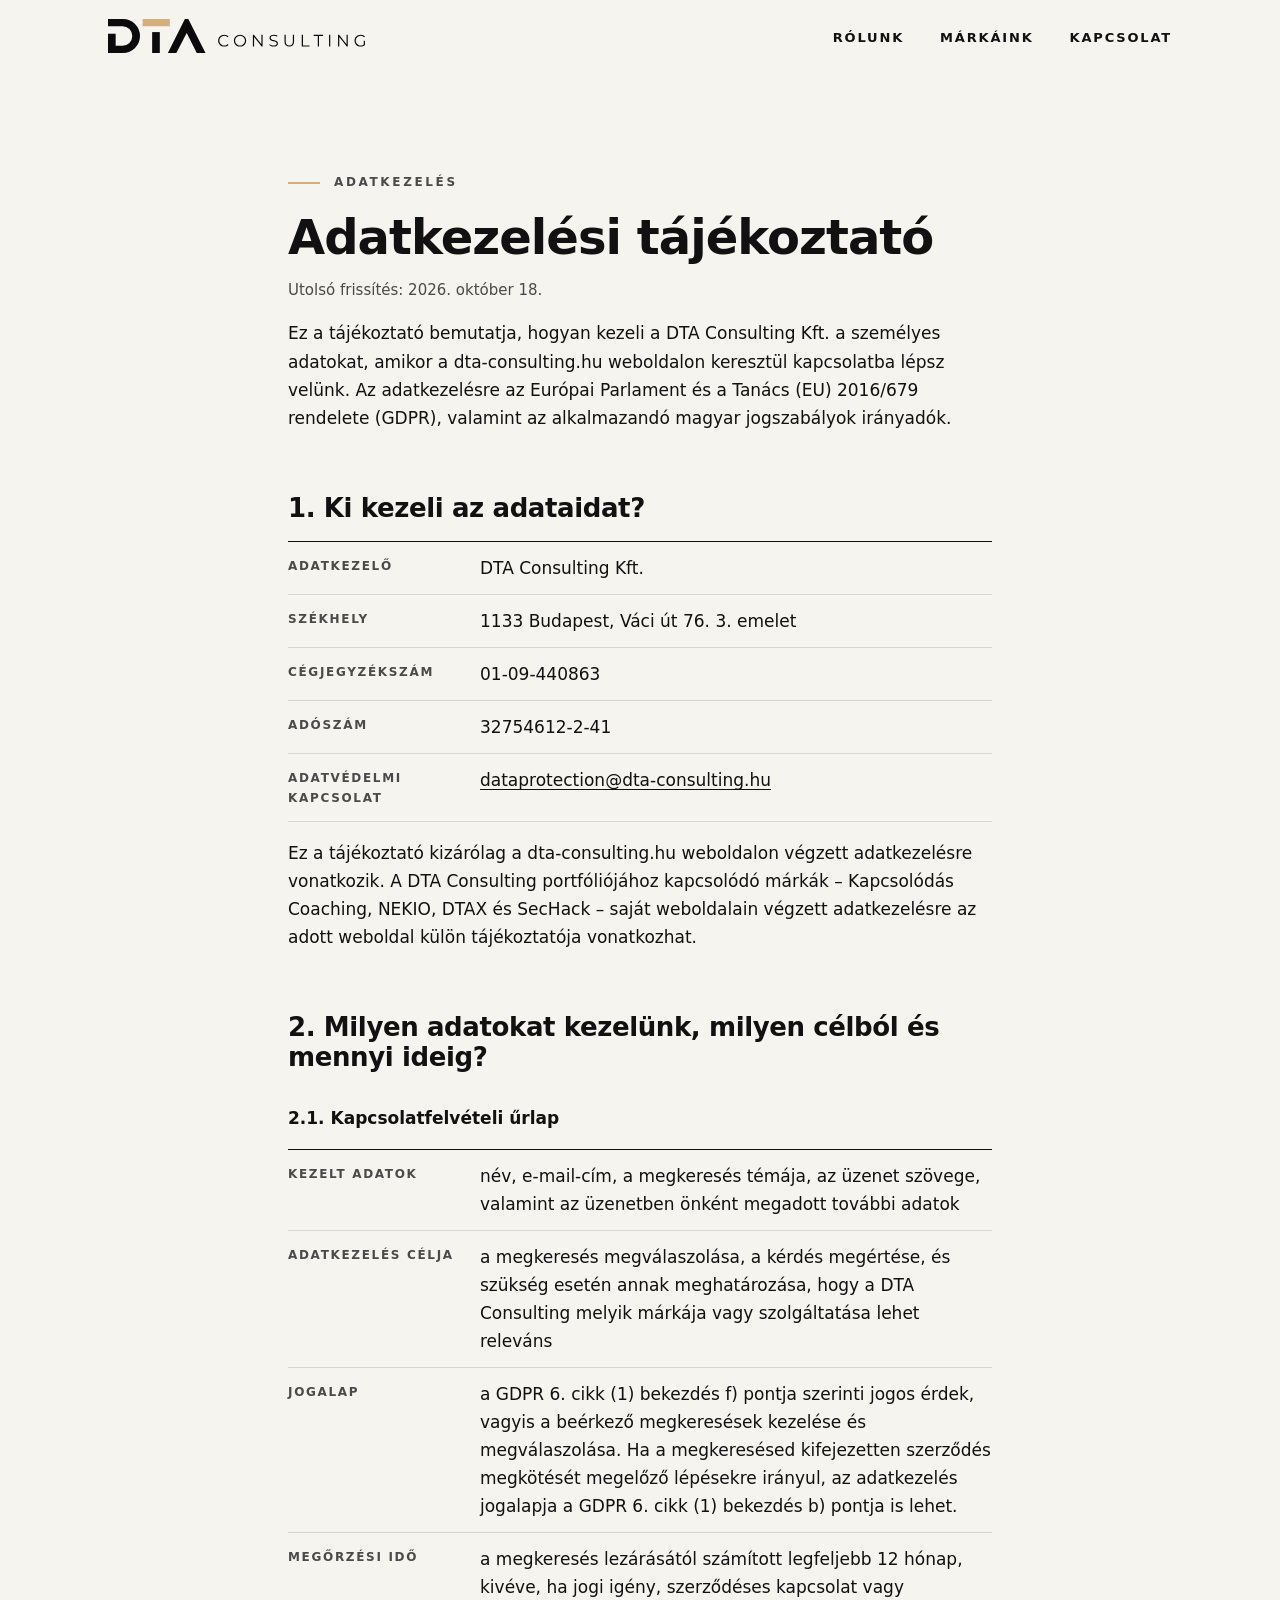
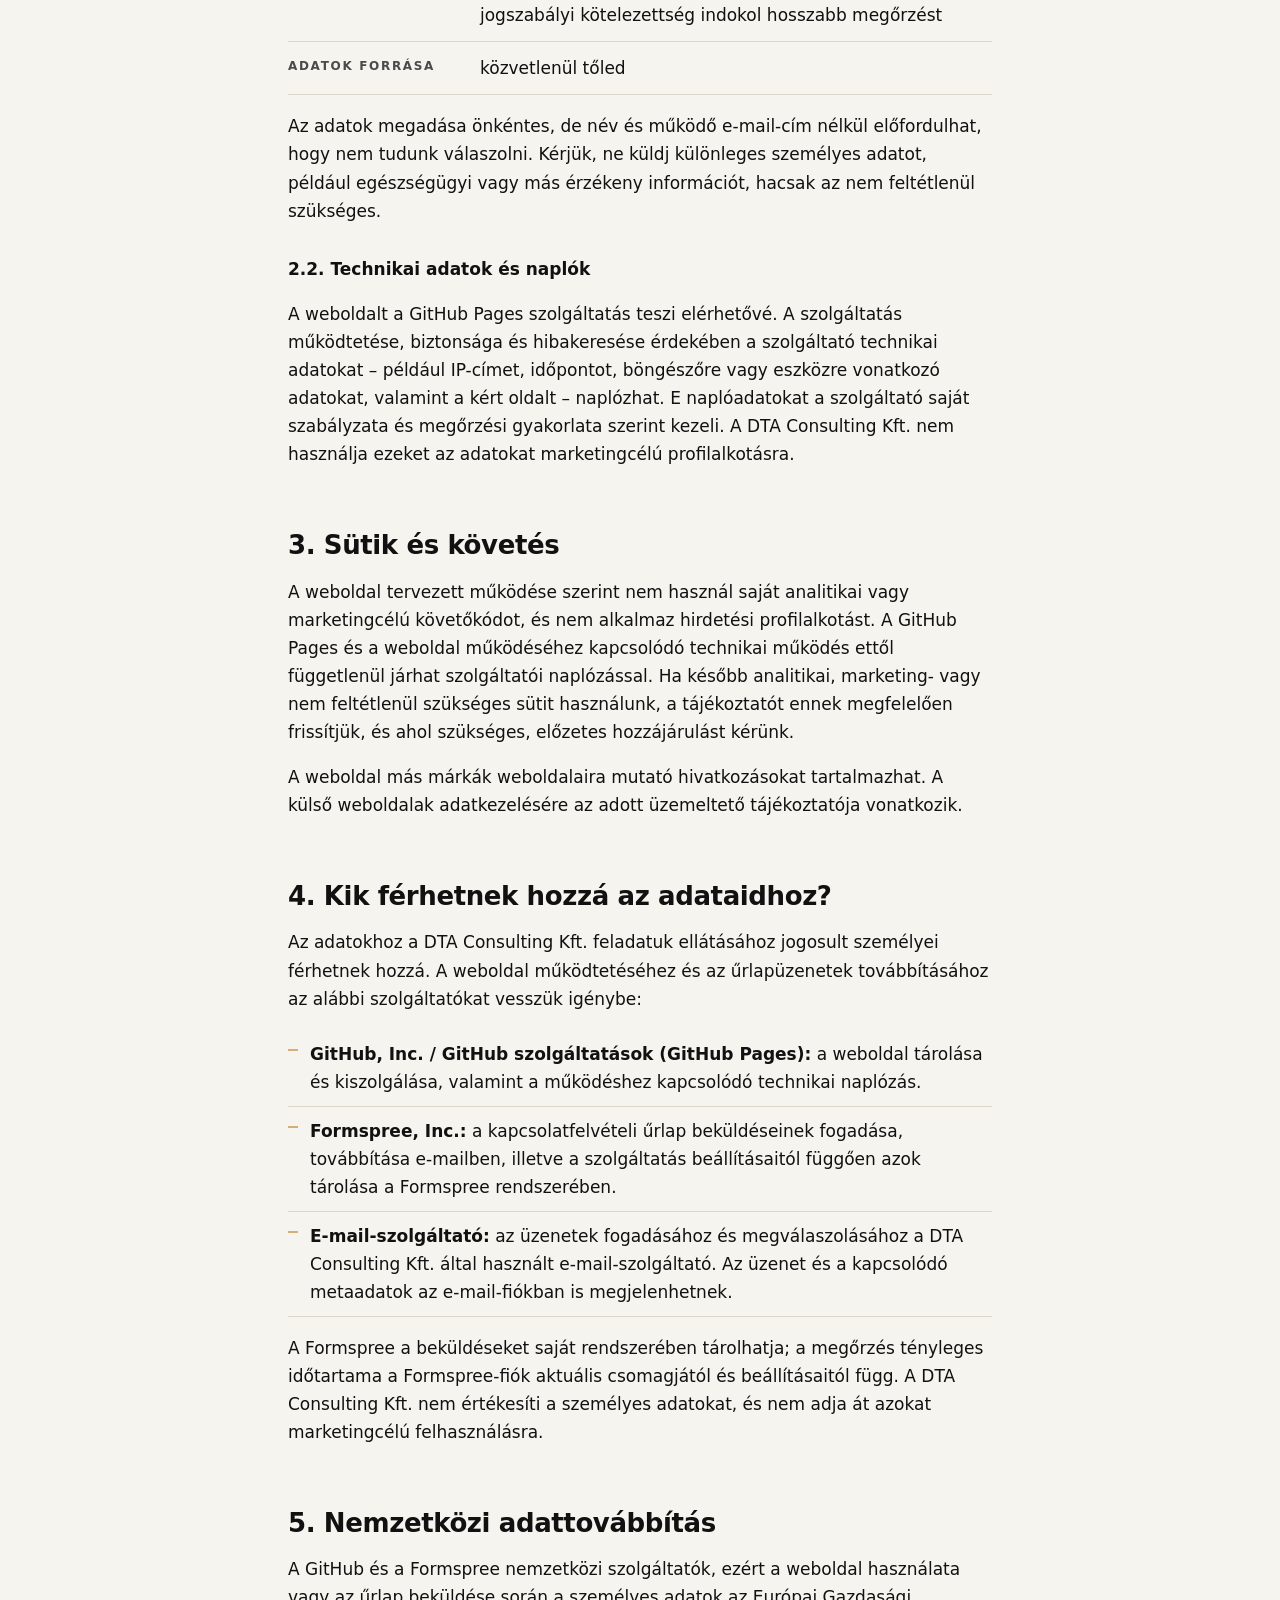
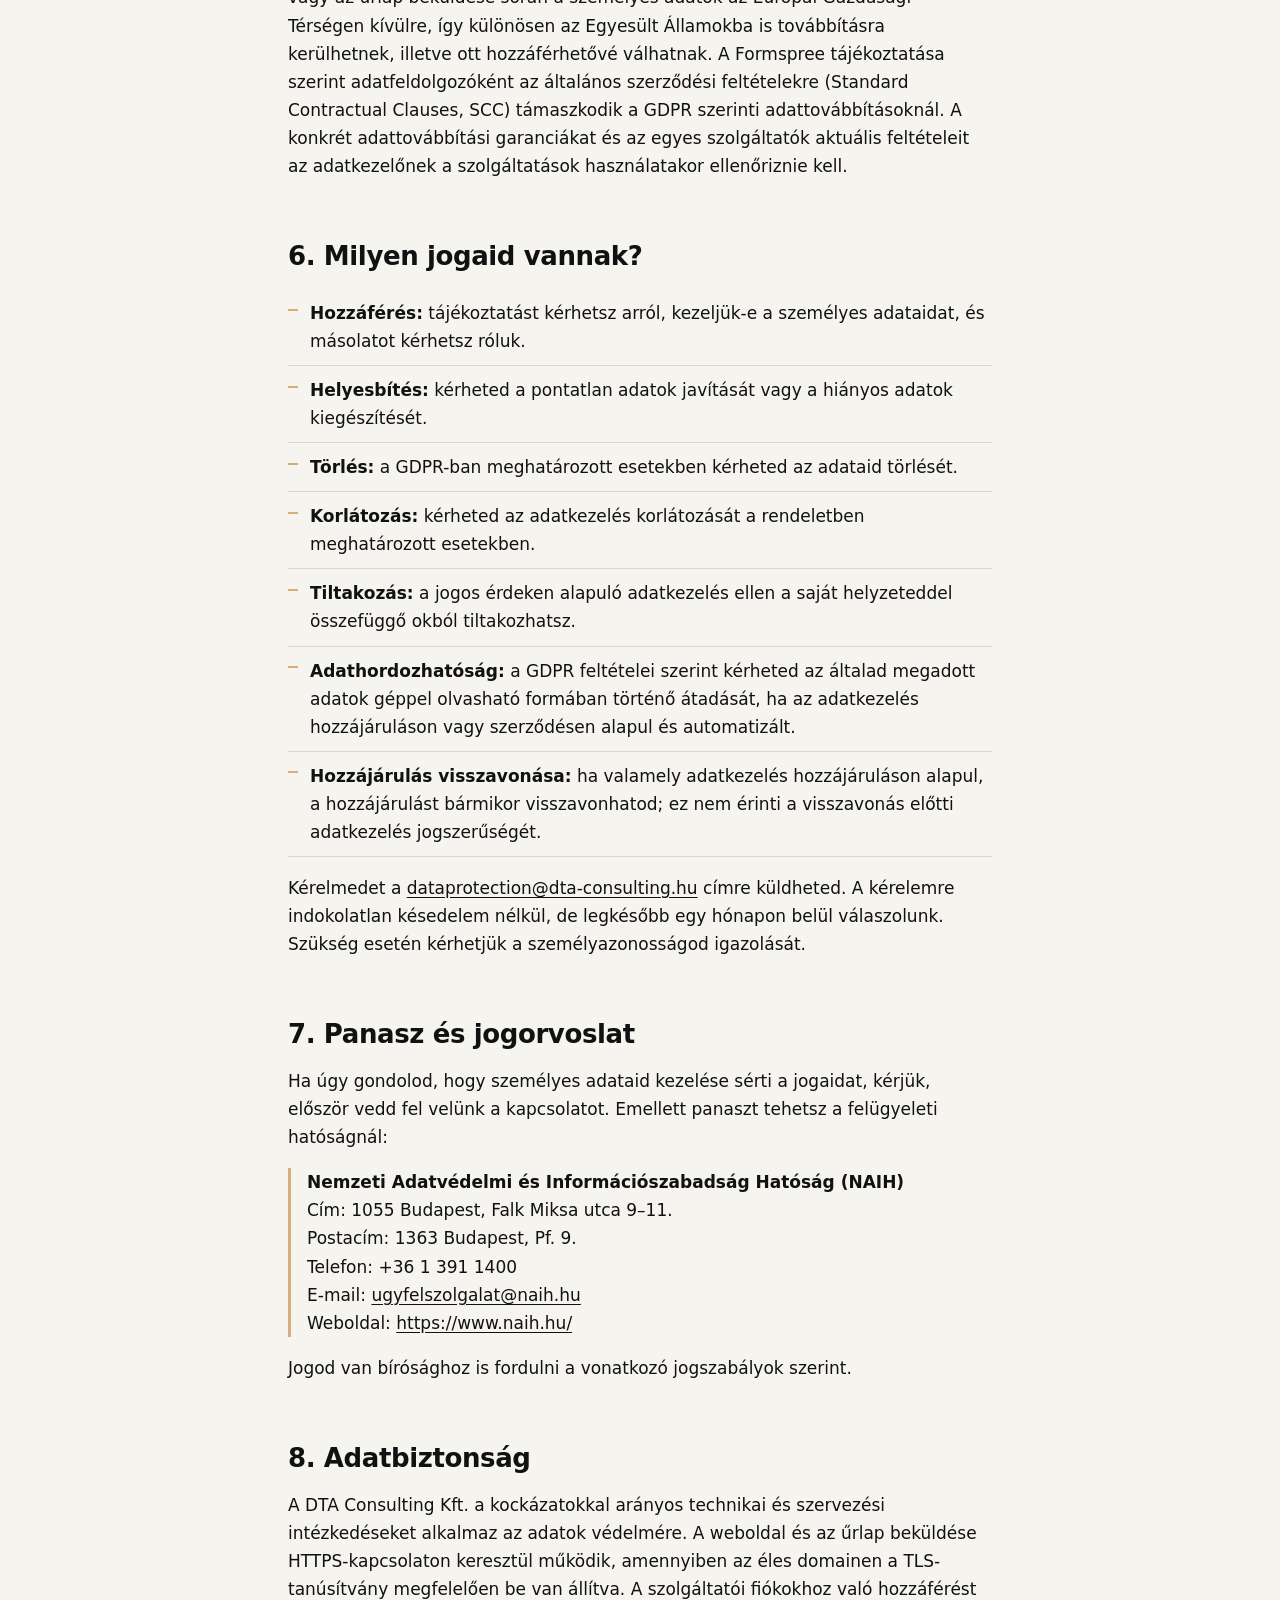
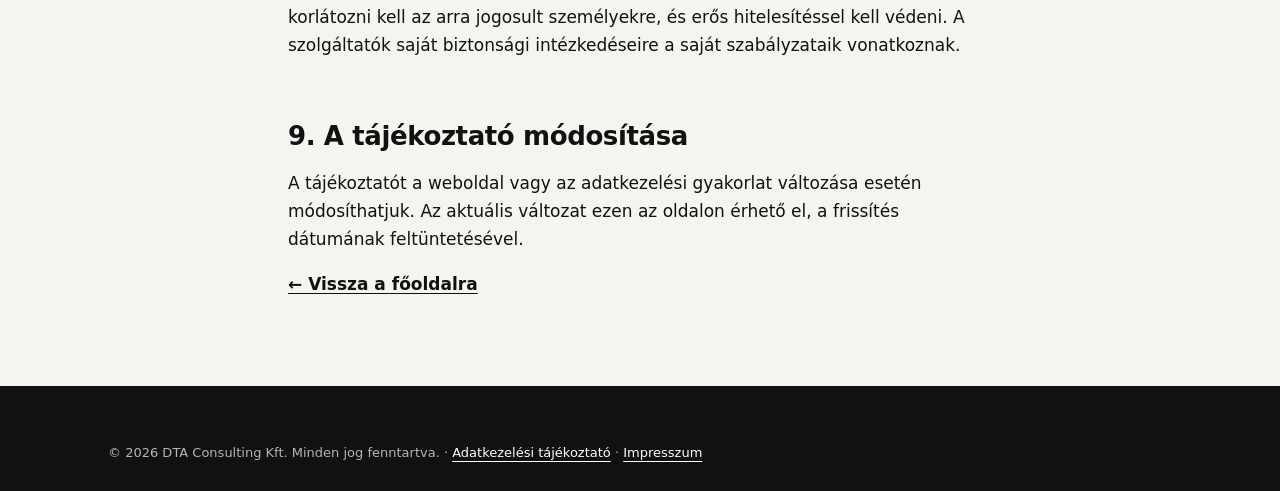
==== commit 22641668: "Add files via upload" ====
--- a/adatkezelesi-tajekoztato.html
+++ b/adatkezelesi-tajekoztato.html
@@ -119,7 +119,7 @@
 
   <footer class="site-footer">
     <div class="wrap footer-bottom footer-bottom-only">
-      <p>© <span id="year">2026</span> DTA Consulting Kft. Minden jog fenntartva. · <a href="adatkezelesi-tajekoztato.html">Adatkezelési tájékoztató</a></p>
+      <p>© <span id="year">2026</span> DTA Consulting Kft. Minden jog fenntartva. · <a href="adatkezelesi-tajekoztato.html">Adatkezelési tájékoztató</a> · <a href="impresszum.html">Impresszum</a></p>
     </div>
   </footer>
 
